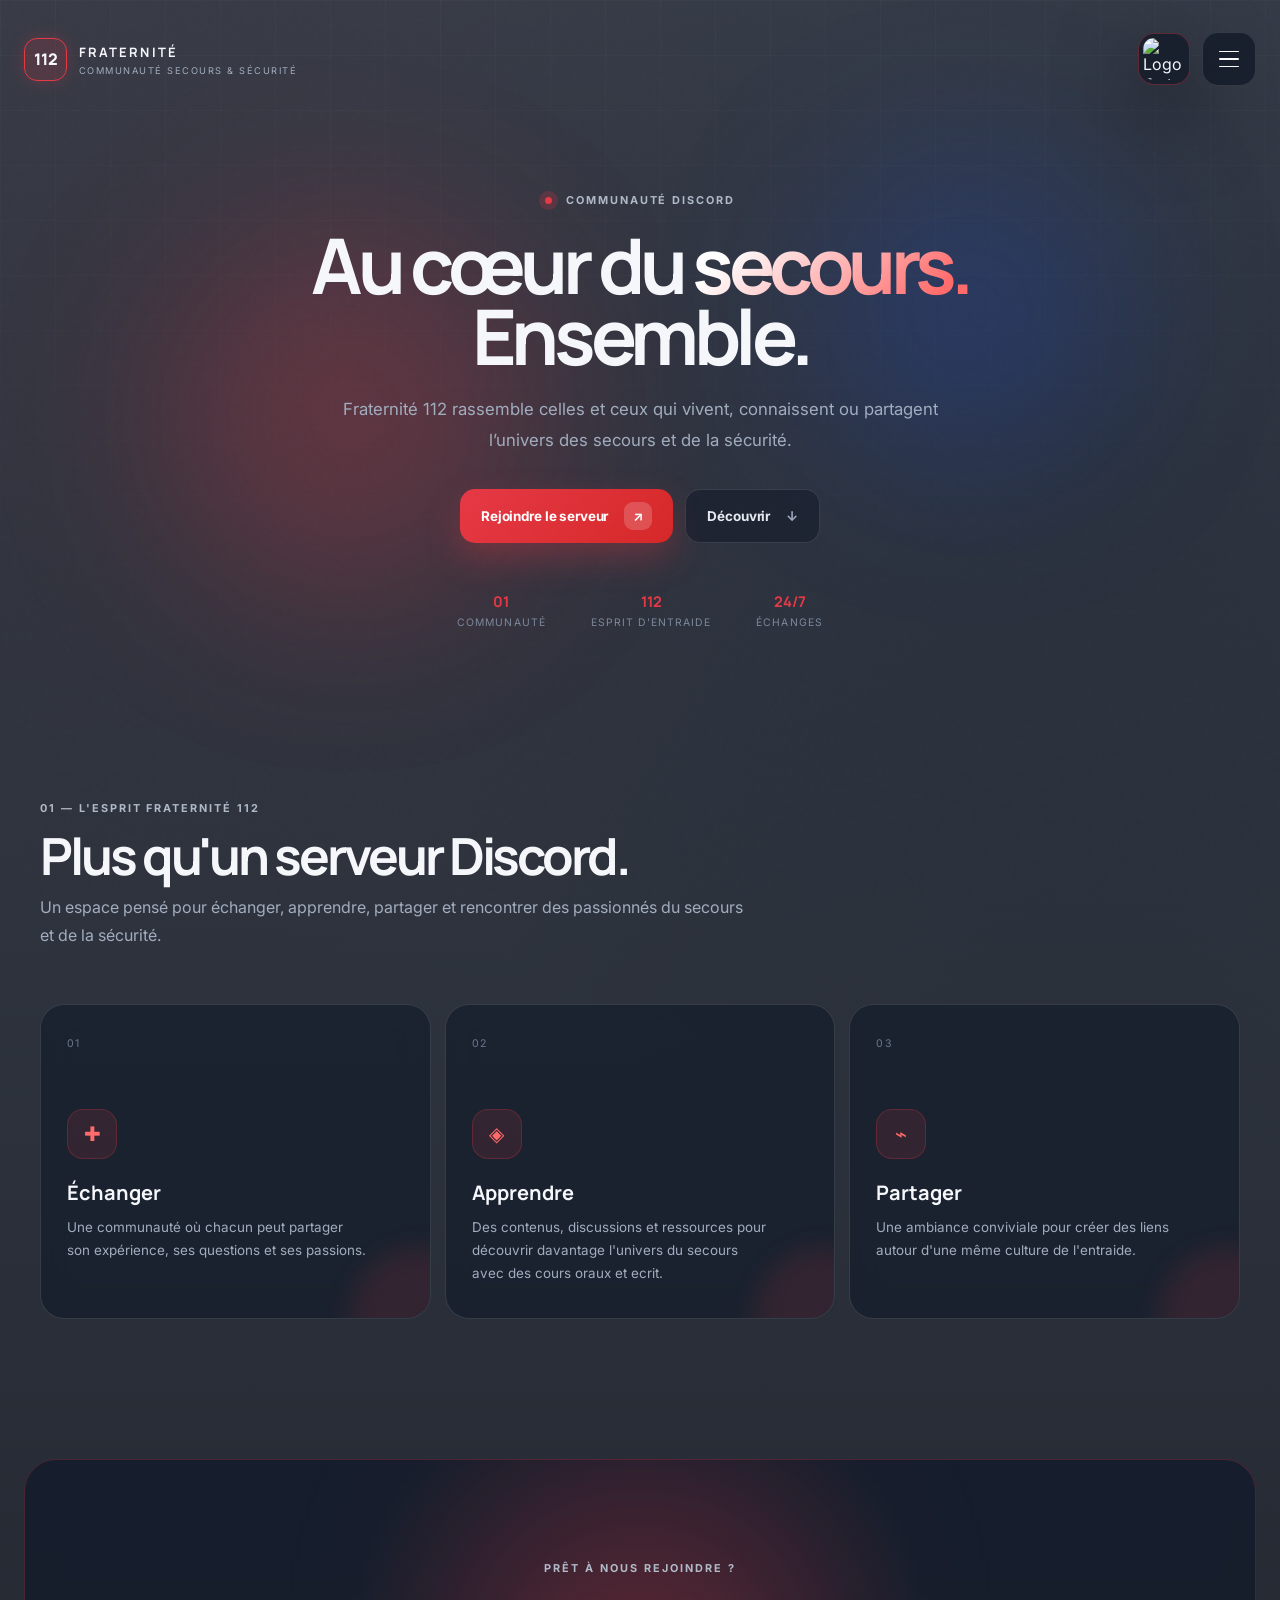
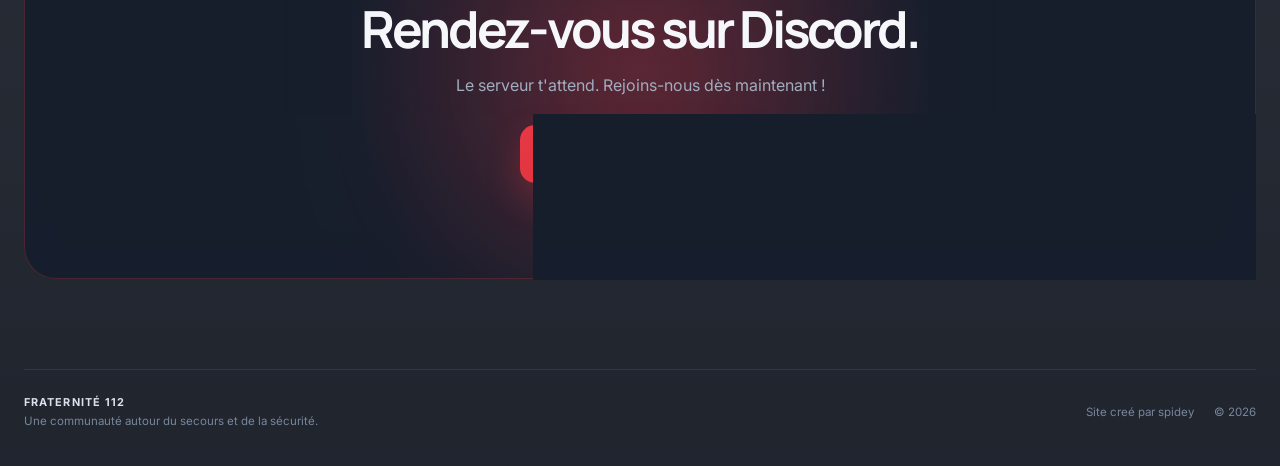
==== index.html @ e4358620 "Fix viewport meta tag in index.html Corrected the viewport meta tag syntax." ====
<!DOCTYPE html>
<html lang="fr">
<head>
  <meta charset="UTF-8">
  <meta name="viewport" content="width=device-width, {<-scale=1.0">
  <meta name="description" content="Fraternité 112 — communauté des acteurs et passionnés du secours et de la sécurité.">
  <meta name="theme-color" content="#131a27">
  <title>Fraternité 112 — Secours & Sécurité</title>
  <link rel="preconnect" href="https://fonts.googleapis.com">
  <link rel="preconnect" href="https://fonts.gstatic.com" crossorigin>
  <link href="https://fonts.googleapis.com/css2?family=Inter:wght@400;500;600;700;800&family=Manrope:wght@500;600;700;800&display=swap" rel="stylesheet">
  <link rel="stylesheet" href="style.css">
</head>
<body>

  <div class="page-noise"></div>

  <header class="topbar">
    <a class="brand" href="#" aria-label="Fraternité 112 - Accueil">
      <span class="brand-mark">112</span>
      <span class="brand-name">
        <strong>FRATERNITÉ</strong>
        <small>COMMUNAUTÉ SECOURS & SÉCURITÉ</small>
      </span>
    </a>

    <div class="header-actions">
      <div class="logo-placeholder" title="Logo Fraternité 112">
        <img src="https://i.ibb.co/W4V5N8sC/IMG-4587.png" alt="Logo Fraternité 112">
      </div>

      <input class="menu-toggle" type="checkbox" id="menu-toggle">
      <label class="menu-button" for="menu-toggle" aria-label="Ouvrir le menu">
        <span></span><span></span><span></span>
      </label>

      <div class="menu-backdrop"></div>

      <aside class="side-menu" aria-label="Navigation principale">
        <div class="menu-head">
          <div>
            <span class="eyebrow">NAVIGATION</span>
            <h2>Fraternité 112</h2>
          </div>
          <label class="menu-close" for="menu-toggle" aria-label="Fermer le menu">×</label>
        </div>

        <nav class="menu-links">
          <a href="index.html" class="active">
            <span class="menu-number">01</span>
            <span><b>Accueil</b><small>Présentation du serveur</small></span>
          </a>
          <a href="#" onclick="return false;">
            <span class="menu-number">02</span>
            <span><b>La communauté</b><small>Bientôt disponible</small></span>
          </a>
          <a href="#" onclick="return false;">
            <span class="menu-number">03</span>
            <span><b>Ressources</b><small>Bientôt disponible</small></span>
          </a>
          <a href="#" onclick="return false;">
            <span class="menu-number">04</span>
            <span><b>Actualités</b><small>Bientôt disponible</small></span>
          </a>
          <a href="#" onclick="return false;">
            <span class="menu-number">05</span>
            <span><b>Contact</b><small>Bientôt disponible</small></span>
          </a>
        </nav>

        <div class="menu-footer">
          <span>112 • TOUJOURS ENSEMBLE</span>
          <span>© 2026 Fraternité 112</span>
        </div>
      </aside>
    </div>
  </header>

  <main>
    <section class="hero">
      <div class="hero-orb hero-orb-one"></div>
      <div class="hero-orb hero-orb-two"></div>

      <div class="hero-copy reveal">
        <span class="eyebrow"><i></i> COMMUNAUTÉ DISCORD</span>
        <h1>
          Au cœur du
          <span>secours.</span>
          <br>Ensemble.
        </h1>
        <p class="hero-text">
          Fraternité 112 rassemble celles et ceux qui vivent, connaissent
          ou partagent l’univers des secours et de la sécurité.
        </p>

        <div class="hero-buttons">
          <a class="btn btn-primary" href="https://discord.gg/F9Q2y4Z5a" target="_blank" rel="noopener">
            <span>Rejoindre le serveur</span>
            <span class="btn-icon">↗</span>
          </a>
          <a class="btn btn-ghost" href="#decouvrir">
            Découvrir
            <span class="arrow">↓</span>
          </a>
        </div>

        <div class="hero-meta">
          <div><strong>01</strong><span>Communauté</span></div>
          <div><strong>112</strong><span>Esprit d'entraide</span></div>
          <div><strong>24/7</strong><span>Échanges</span></div>
        </div>
      </div>
    </section>

    <section class="intro-section" id="decouvrir">
      <div class="section-heading reveal">
        <span class="eyebrow">01 — L'ESPRIT FRATERNITÉ 112</span>
        <h2>Plus qu'un serveur Discord.</h2>
        <p>
          Un espace pensé pour échanger, apprendre, partager et rencontrer
          des passionnés du secours et de la sécurité.
        </p>
      </div>

      <div class="feature-grid">
        <article class="feature-card reveal">
          <span class="feature-index">01</span>
          <div class="feature-icon">✚</div>
          <h3>Échanger</h3>
          <p>Une communauté où chacun peut partager son expérience, ses questions et ses passions.</p>
        </article>

        <article class="feature-card reveal delay-1">
          <span class="feature-index">02</span>
          <div class="feature-icon">◈</div>
          <h3>Apprendre</h3>
          <p>Des contenus, discussions et ressources pour découvrir davantage l'univers du secours avec des cours oraux et ecrit.</p>
        </article>

        <article class="feature-card reveal delay-2">
          <span class="feature-index">03</span>
          <div class="feature-icon">⌁</div>
          <h3>Partager</h3>
          <p>Une ambiance conviviale pour créer des liens autour d'une même culture de l'entraide.</p>
        </article>
      </div>
    </section>

    <section class="cta-section">
      <div class="cta-glow"></div>
      <div class="cta-content">
        <span class="eyebrow">PRÊT À NOUS REJOINDRE ?</span>
        <h2>Rendez-vous sur Discord.</h2>
        <p>Le serveur t'attend. Rejoins-nous dès maintenant !</p>
        <a class="btn btn-primary large" href="https://discord.gg/F9Q2y4Z5a" target="_blank" rel="noopener">
          Rejoindre Fraternité 112
          <span class="btn-icon">↗</span>
        </a>
      </div>
    </section>
  </main>

  <footer class="footer">
    <div>
      <strong>FRATERNITÉ 112</strong>
      <span>Une communauté autour du secours et de la sécurité.</span>
    </div>
    <div class="footer-right">
      <span>Site creé par spidey</span>
      <span>© 2026</span>
    </div>
  </footer>

</body>
</html>
---- style.css ----
:root {
  --bg: #131a27;
  --bg-soft: #1a2334;
  --card: rgba(21, 29, 44, 0.82);
  --border: rgba(255, 255, 255, 0.12);
  --text: #f5f7fb;
  --muted: #a1adbf;
  --accent: #e63946;
  --accent-2: #d62828;
  --shadow: 0 30px 80px rgba(0, 0, 0, 0.55);
}

* {
  box-sizing: border-box;
  margin: 0;
  padding: 0;
}

html {
  scroll-behavior: smooth;
}

body {
  font-family: "Inter", sans-serif;
  color: var(--text);
  background:
    linear-gradient(180deg, rgba(19, 26, 39, 0.84) 0%, rgba(13, 18, 28, 0.92) 100%),
    radial-gradient(circle at 15% 15%, rgba(230, 57, 70, 0.18), transparent 35%),
    radial-gradient(circle at 85% 20%, rgba(30, 60, 110, 0.28), transparent 40%),
    url("https://i.ibb.co/whCgM5wN/FB-IMG-1732656399313-Original.jpg") center/cover no-repeat fixed;
  min-height: 100vh;
  overflow-x: hidden;
}

body::before {
  content: "";
  position: fixed;
  inset: 0;
  pointer-events: none;
  background-image:
    linear-gradient(rgba(255,255,255,.022) 1px, transparent 1px),
    linear-gradient(90deg, rgba(255,255,255,.022) 1px, transparent 1px);
  background-size: 55px 55px;
  mask-image: linear-gradient(to bottom, black, transparent 75%);
}

a {
  color: inherit;
  text-decoration: none;
}

img {
  max-width: 100%;
  display: block;
}

.page-noise {
  position: fixed;
  inset: 0;
  opacity: 0.035;
  pointer-events: none;
  z-index: 100;
  background-image: url("data:image/svg+xml,%3Csvg viewBox='0 0 180 180' xmlns='http://www.w3.org/2000/svg'%3E%3Cfilter id='n'%3E%3CfeTurbulence type='fractalNoise' baseFrequency='.95' numOctaves='3' stitchTiles='stitch'/%3E%3C/filter%3E%3Crect width='100%25' height='100%25' filter='url(%23n)' opacity='.35'/%3E%3C/svg%3E");
}

.topbar {
  width: min(1400px, calc(100% - 48px));
  margin: 22px auto 0;
  min-height: 74px;
  display: flex;
  align-items: center;
  justify-content: space-between;
  position: relative;
  z-index: 20;
}

.brand {
  display: inline-flex;
  align-items: center;
  gap: 12px;
}

.brand-mark {
  width: 43px;
  height: 43px;
  display: grid;
  place-items: center;
  border: 1px solid var(--accent);
  border-radius: 13px;
  font-family: "Manrope", sans-serif;
  font-weight: 800;
  color: var(--text);
  background: rgba(230, 57, 70, 0.15);
  box-shadow: 0 0 15px rgba(230, 57, 70, 0.25);
}

.brand-name {
  display: grid;
  gap: 4px;
}

.brand-name strong {
  font-family: "Manrope", sans-serif;
  letter-spacing: .16em;
  font-size: .81rem;
}

.brand-name small {
  color: var(--muted);
  font-size: .58rem;
  letter-spacing: .16em;
}

.header-actions {
  display: flex;
  align-items: center;
  gap: 12px;
}

.logo-placeholder {
  width: 52px;
  height: 52px;
  border: 1px solid rgba(230, 57, 70, 0.35);
  border-radius: 16px;
  padding: 4px;
  background: rgba(20, 28, 42, 0.85);
  backdrop-filter: blur(8px);
  box-shadow: var(--shadow);
  overflow: hidden;
  transition: transform .35s ease, border-color .35s ease, box-shadow .35s ease;
}

.logo-placeholder:hover {
  transform: translateY(-3px) rotate(1deg);
  border-color: var(--accent);
  box-shadow: 0 0 20px rgba(230, 57, 70, 0.35);
}

.logo-placeholder img {
  width: 100%;
  height: 100%;
  border-radius: 11px;
  object-fit: cover;
}

.menu-toggle {
  display: none;
}

.menu-button {
  width: 54px;
  height: 54px;
  display: flex;
  flex-direction: column;
  justify-content: center;
  gap: 6px;
  align-items: center;
  border: 1px solid var(--border);
  border-radius: 16px;
  background: rgba(20, 28, 42, 0.85);
  backdrop-filter: blur(8px);
  cursor: pointer;
  transition: transform .35s ease, background .35s ease, border-color .35s ease;
}

.menu-button:hover {
  transform: translateY(-3px);
  background: rgba(230, 57, 70, 0.15);
  border-color: rgba(230, 57, 70, 0.4);
}

.menu-button span {
  width: 20px;
  height: 1.5px;
  background: white;
  border-radius: 10px;
  transition: transform .35s ease, opacity .25s ease;
}

.menu-backdrop {
  position: fixed;
  inset: 0;
  background: rgba(10, 14, 22, 0.65);
  backdrop-filter: blur(9px);
  opacity: 0;
  visibility: hidden;
  transition: .45s ease;
}

.side-menu {
  position: fixed;
  top: 16px;
  right: 16px;
  width: min(460px, calc(100vw - 32px));
  min-height: calc(100vh - 32px);
  padding: 28px;
  background: rgba(19, 26, 39, 0.96);
  border: 1px solid rgba(255, 255, 255, 0.14);
  border-radius: 28px;
  box-shadow: 0 35px 90px rgba(0, 0, 0, 0.65);
  transform: translateX(110%);
  opacity: 0;
  transition: transform .55s cubic-bezier(.22,1,.36,1), opacity .35s ease;
  z-index: 50;
  display: flex;
  flex-direction: column;
}

.menu-toggle:checked ~ .menu-backdrop {
  opacity: 1;
  visibility: visible;
}

.menu-toggle:checked ~ .side-menu {
  transform: translateX(0);
  opacity: 1;
}

.menu-toggle:checked + .menu-button span:nth-child(1) {
  transform: translateY(7px) rotate(45deg);
}
.menu-toggle:checked + .menu-button span:nth-child(2) {
  opacity: 0;
}
.menu-toggle:checked + .menu-button span:nth-child(3) {
  transform: translateY(-7px) rotate(-45deg);
}

.menu-head {
  display: flex;
  justify-content: space-between;
  align-items: flex-start;
  padding-bottom: 24px;
  border-bottom: 1px solid var(--border);
}

.menu-head h2 {
  font-family: "Manrope", sans-serif;
  font-size: 1.6rem;
  margin-top: 5px;
}

.menu-close {
  width: 42px;
  height: 42px;
  display: grid;
  place-items: center;
  font-size: 1.7rem;
  cursor: pointer;
  color: var(--muted);
  border: 1px solid var(--border);
  border-radius: 13px;
  transition: .25s ease;
}

.menu-close:hover {
  color: white;
  border-color: var(--accent);
  background: rgba(230, 57, 70, 0.15);
}

.menu-links {
  display: grid;
  gap: 8px;
  margin: 30px 0;
}

.menu-links a {
  display: grid;
  grid-template-columns: 42px 1fr;
  gap: 13px;
  padding: 16px;
  border-radius: 16px;
  transition: .3s ease;
  border: 1px solid transparent;
}

.menu-links a:hover,
.menu-links a.active {
  background: rgba(255, 255, 255, 0.06);
  border-color: rgba(230, 57, 70, 0.3);
  transform: translateX(4px);
}

.menu-links a.active .menu-number {
  color: var(--accent);
  font-weight: bold;
}

.menu-number {
  color: #728198;
  font-size: .72rem;
  padding-top: 3px;
}

.menu-links b {
  display: block;
  font-family: "Manrope", sans-serif;
  font-size: .96rem;
  margin-bottom: 4px;
}

.menu-links small {
  color: var(--muted);
  font-size: .72rem;
}

.menu-footer {
  margin-top: auto;
  padding-top: 18px;
  border-top: 1px solid var(--border);
  color: #728198;
  display: flex;
  justify-content: space-between;
  gap: 12px;
  font-size: .61rem;
  letter-spacing: .11em;
}

.hero {
  width: min(1200px, calc(100% - 48px));
  min-height: calc(85vh - 115px);
  margin: 0 auto;
  display: flex;
  flex-direction: column;
  justify-content: center;
  align-items: center;
  text-align: center;
  position: relative;
  padding: 80px 0 100px;
}

.hero-orb {
  position: absolute;
  border-radius: 999px;
  filter: blur(90px);
  pointer-events: none;
  opacity: .25;
}

.hero-orb-one {
  width: 380px;
  height: 380px;
  left: 10%;
  top: 20%;
  background: var(--accent);
}

.hero-orb-two {
  width: 300px;
  height: 300px;
  right: 10%;
  top: 10%;
  background: #1d4ed8;
}

.hero-copy {
  display: flex;
  flex-direction: column;
  align-items: center;
  max-width: 850px;
}

.eyebrow {
  font-size: .68rem;
  letter-spacing: .18em;
  color: #b0bac9;
  font-weight: 700;
}

.eyebrow i {
  width: 7px;
  height: 7px;
  display: inline-block;
  border-radius: 50%;
  background: var(--accent);
  box-shadow: 0 0 0 6px rgba(230, 57, 70, 0.2);
  margin-right: 9px;
}

.hero h1 {
  font-family: "Manrope", sans-serif;
  font-size: clamp(3.4rem, 6vw, 6.7rem);
  line-height: .92;
  letter-spacing: -.07em;
  margin: 23px 0;
}

.hero h1 span {
  background: linear-gradient(135deg, #ffffff 20%, #ff6b6b 86%);
  -webkit-background-clip: text;
  background-clip: text;
  color: transparent;
}

.hero-text {
  max-width: 610px;
  color: var(--muted);
  font-size: 1.05rem;
  line-height: 1.8;
}

.hero-buttons {
  display: flex;
  align-items: center;
  justify-content: center;
  gap: 12px;
  margin-top: 34px;
  flex-wrap: wrap;
}

.btn {
  min-height: 54px;
  padding: 0 21px;
  border-radius: 15px;
  display: inline-flex;
  align-items: center;
  justify-content: center;
  gap: 16px;
  font-size: .84rem;
  font-weight: 700;
  letter-spacing: -.01em;
  transition: transform .35s ease, box-shadow .35s ease, background .35s ease;
}

.btn-primary {
  color: white;
  background: linear-gradient(135deg, var(--accent), var(--accent-2));
  box-shadow: 0 15px 35px rgba(230, 57, 70, 0.3);
}

.btn-primary:hover {
  transform: translateY(-4px);
  box-shadow: 0 22px 45px rgba(230, 57, 70, 0.45);
}

.btn-ghost {
  border: 1px solid var(--border);
  color: #e7eaf0;
  background: rgba(20, 28, 42, 0.6);
  backdrop-filter: blur(8px);
}

.btn-ghost:hover {
  transform: translateY(-4px);
  background: rgba(255, 255, 255, 0.09);
  border-color: rgba(230, 57, 70, 0.3);
}

.btn-icon {
  width: 28px;
  height: 28px;
  display: grid;
  place-items: center;
  border-radius: 9px;
  background: rgba(255, 255, 255, 0.18);
}

.arrow {
  color: var(--muted);
}

.hero-meta {
  margin-top: 48px;
  display: flex;
  justify-content: center;
  gap: 45px;
  flex-wrap: wrap;
}

.hero-meta div {
  display: grid;
  gap: 5px;
}

.hero-meta strong {
  font-family: "Manrope", sans-serif;
  font-size: .92rem;
  color: var(--accent);
}

.hero-meta span {
  color: #7b889b;
  font-size: .65rem;
  letter-spacing: .10em;
  text-transform: uppercase;
}

.intro-section {
  width: min(1200px, calc(100% - 48px));
  margin: 50px auto 140px;
}

.section-heading {
  max-width: 720px;
}

.section-heading h2 {
  margin: 14px 0 12px;
  font-family: "Manrope", sans-serif;
  font-size: clamp(2.2rem, 4vw, 4rem);
  line-height: 1;
  letter-spacing: -.06em;
}

.section-heading p {
  color: var(--muted);
  line-height: 1.75;
}

.feature-grid {
  margin-top: 55px;
  display: grid;
  grid-template-columns: repeat(3, 1fr);
  gap: 14px;
}

.feature-card {
  min-height: 315px;
  position: relative;
  padding: 26px;
  border: 1px solid var(--border);
  border-radius: 24px;
  background: rgba(21, 29, 44, 0.7);
  backdrop-filter: blur(12px);
  overflow: hidden;
  transition: transform .4s ease, border-color .4s ease, background .4s ease;
}

.feature-card::after {
  content: "";
  width: 140px;
  height: 140px;
  position: absolute;
  right: -60px;
  bottom: -70px;
  border-radius: 50%;
  background: rgba(230, 57, 70, 0.12);
  filter: blur(12px);
}

.feature-card:hover {
  transform: translateY(-8px);
  border-color: rgba(230, 57, 70, 0.35);
  background: rgba(26, 36, 54, 0.82);
}

.feature-index {
  color: #6a798f;
  font-size: .66rem;
  letter-spacing: .14em;
}

.feature-icon {
  width: 50px;
  height: 50px;
  display: grid;
  place-items: center;
  margin: 58px 0 20px;
  border-radius: 16px;
  font-size: 1.25rem;
  background: rgba(230, 57, 70, 0.12);
  color: #ff6b6b;
  border: 1px solid rgba(230, 57, 70, 0.25);
}

.feature-card h3 {
  font-family: "Manrope", sans-serif;
  font-size: 1.25rem;
  margin-bottom: 10px;
}

.feature-card p {
  color: var(--muted);
  font-size: .84rem;
  line-height: 1.7;
  max-width: 300px;
}

.cta-section {
  width: min(1400px, calc(100% - 48px));
  margin: 0 auto 90px;
  min-height: 420px;
  border: 1px solid rgba(230, 57, 70, 0.25);
  border-radius: 32px;
  position: relative;
  overflow: hidden;
  display: grid;
  place-items: center;
  text-align: center;
  background:
    radial-gradient(circle at center, rgba(230, 57, 70, 0.22), transparent 45%),
    rgba(21, 29, 44, 0.85);
  backdrop-filter: blur(12px);
}

.cta-glow {
  position: absolute;
  width: 300px;
  height: 300px;
  background: var(--accent);
  filter: blur(110px);
  opacity: .2;
}

.cta-content {
  position: relative;
  z-index: 2;
  padding: 40px 20px;
}

.cta-content h2 {
  margin: 17px 0 12px;
  font-family: "Manrope", sans-serif;
  font-size: clamp(2.3rem, 4vw, 4.2rem);
  letter-spacing: -.06em;
}

.cta-content p {
  color: var(--muted);
  margin-bottom: 30px;
}

.btn.large {
  min-height: 58px;
  padding-inline: 24px;
}

.footer {
  width: min(1400px, calc(100% - 48px));
  margin: 0 auto;
  padding: 25px 0 38px;
  display: flex;
  justify-content: space-between;
  gap: 20px;
  color: #77869c;
  font-size: .72rem;
  border-top: 1px solid rgba(255, 255, 255, 0.08);
}

.footer div:first-child {
  display: grid;
  gap: 5px;
}

.footer strong {
  color: #dbe2ed;
  letter-spacing: .10em;
  font-size: .68rem;
}

.footer-right {
  display: flex;
  gap: 20px;
  align-items: center;
}

.reveal {
  animation: revealUp .85s cubic-bezier(.22,1,.36,1) both;
}

.delay-1 { animation-delay: .12s; }
.delay-2 { animation-delay: .24s; }

@keyframes revealUp {
  from {
    opacity: 0;
    transform: translateY(22px);
  }
  to {
    opacity: 1;
    transform: translateY(0);
  }
}

@media (max-width: 1050px) {
  .hero {
    padding-top: 50px;
  }

  .feature-grid {
    grid-template-columns: 1fr;
  }

  .feature-card {
    min-height: 250px;
  }

  .feature-icon {
    margin-top: 35px;
  }
}

@media (max-width: 650px) {
  .topbar,
  .hero,
  .intro-section,
  .cta-section,
  .footer {
    width: min(100% - 28px, 1400px);
  }

  .topbar {
    margin-top: 14px;
  }

  .brand-name small {
    display: none;
  }

  .brand-name strong {
    font-size: .7rem;
  }

  .logo-placeholder,
  .menu-button {
    width: 48px;
    height: 48px;
    border-radius: 14px;
  }

  .hero {
    min-height: auto;
    padding: 60px 0 70px;
  }

  .hero h1 {
    font-size: clamp(2.8rem, 14vw, 4.5rem);
  }

  .hero-text {
    font-size: .92rem;
  }

  .hero-buttons {
    align-items: stretch;
    flex-direction: column;
    width: 100%;
  }

  .btn {
    width: 100%;
  }

  .hero-meta {
    gap: 20px;
    justify-content: space-between;
    width: 100%;
  }

  .intro-section {
    margin-bottom: 90px;
  }

  .feature-card {
    min-height: 230px;
  }

  .cta-section {
    min-height: 360px;
    border-radius: 24px;
  }

  .footer {
    flex-direction: column;
  }

  .footer-right {
    justify-content: space-between;
  }

  .side-menu {
    top: 8px;
    right: 8px;
    width: calc(100vw - 16px);
    min-height: calc(100vh - 16px);
    border-radius: 24px;
    padding: 22px;
  }
}

@media (prefers-reduced-motion: reduce) {
  html {
    scroll-behavior: auto;
  }

  *,
  *::before,
  *::after {
    animation-duration: .01ms !important;
    transition-duration: .01ms !important;
  }
}
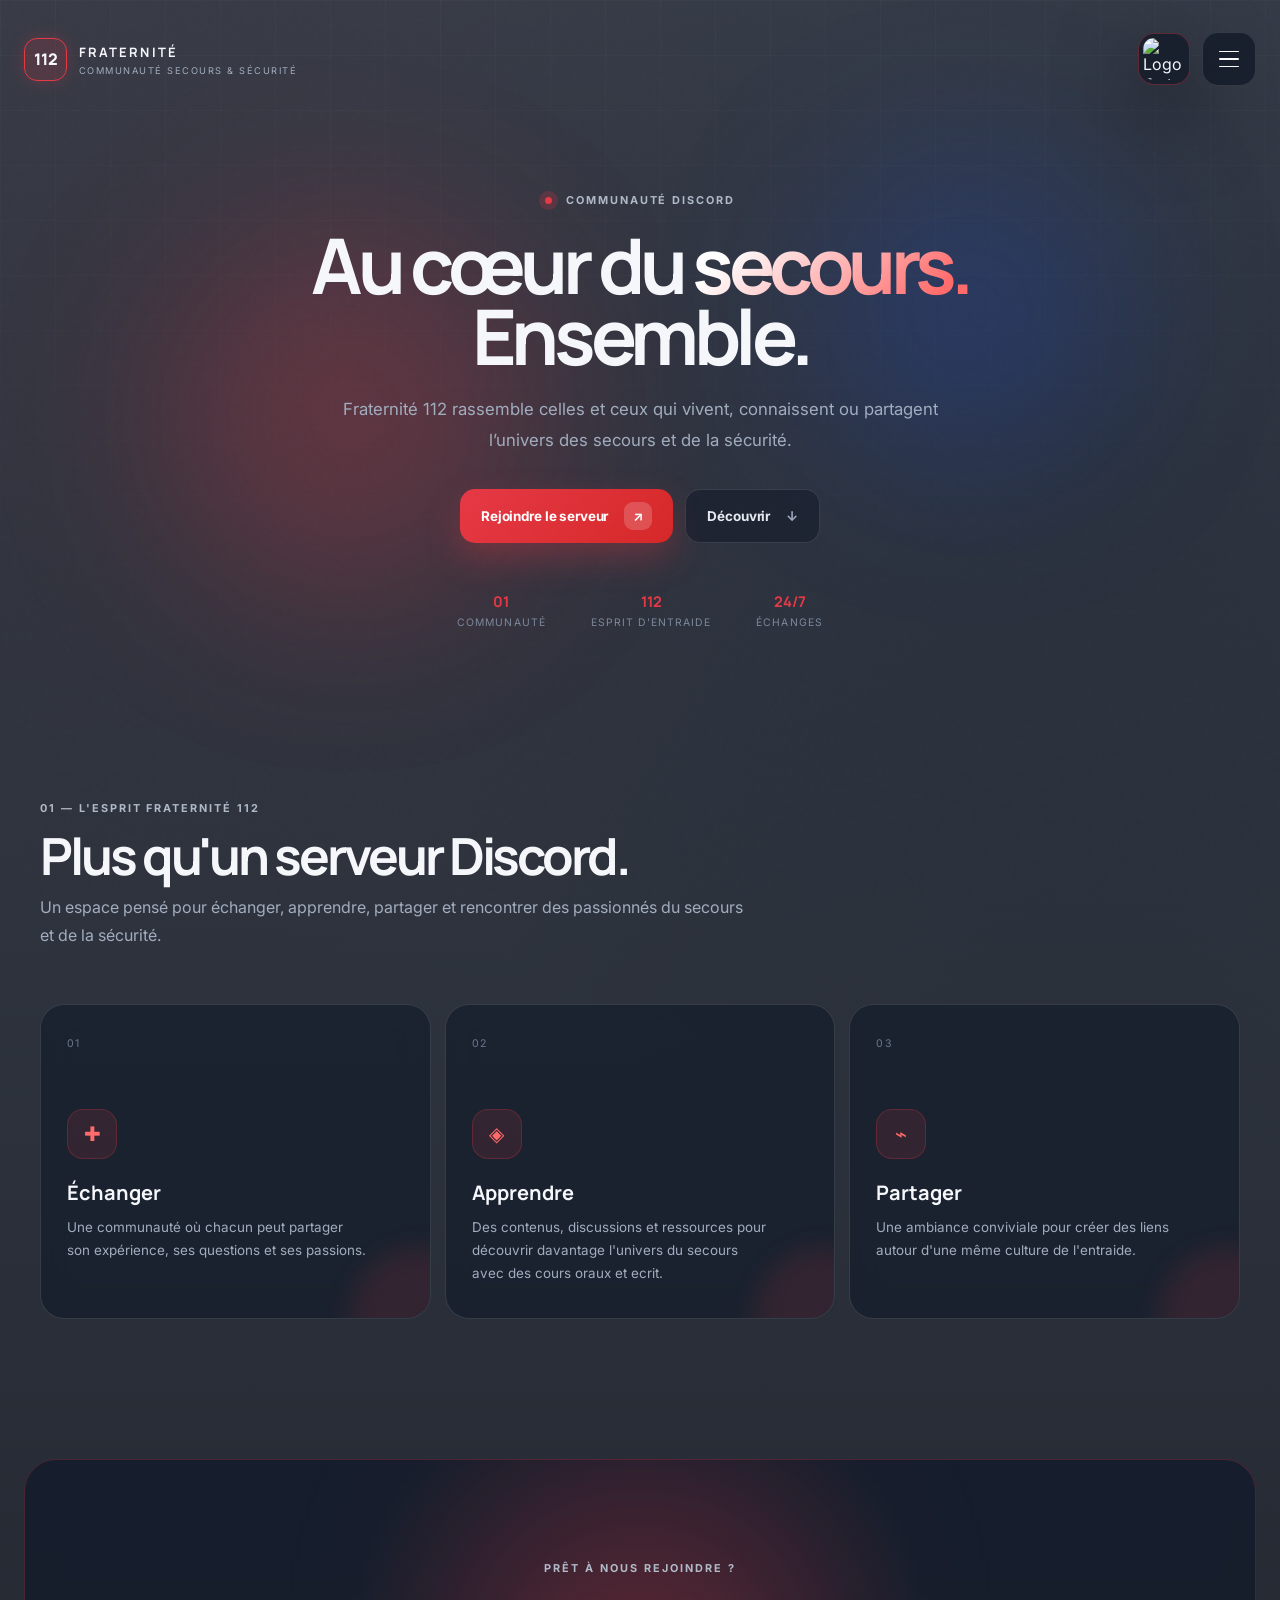
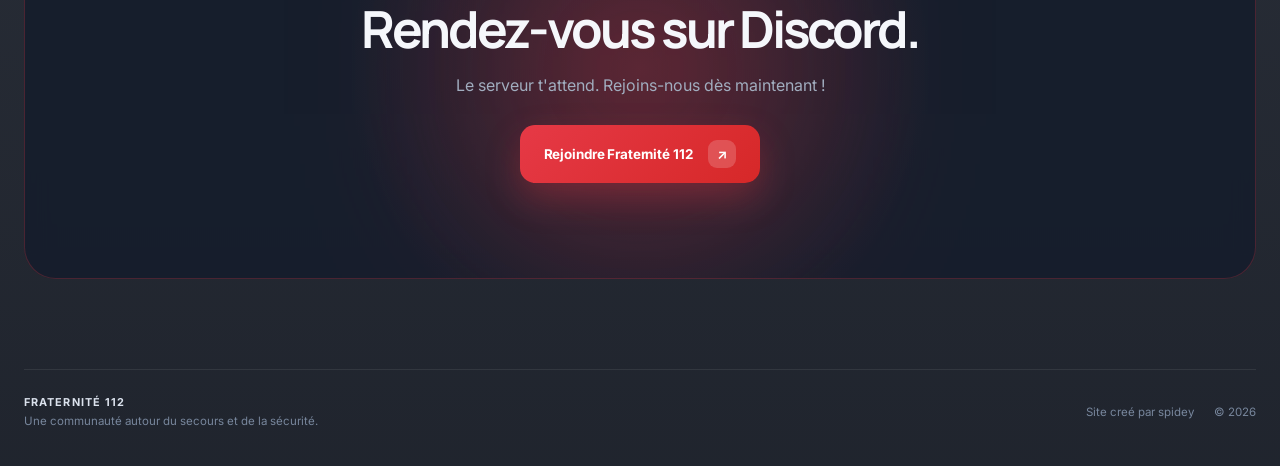
==== commit 176d47e5: "Fix viewport meta tag and update Discord links Corrected the viewport meta tag and updated Discord l" ====
--- a/index.html
+++ b/index.html
@@ -2,7 +2,8 @@
 <html lang="fr">
 <head>
   <meta charset="UTF-8">
-  <meta name="viewport" content="width=device-width, {<-scale=1.0">
+  <!-- J'ai corrigé l'erreur sur la ligne ci-dessous (initial-scale au lieu de {<-scale) -->
+  <meta name="viewport" content="width=device-width, initial-scale=1.0">
   <meta name="description" content="Fraternité 112 — communauté des acteurs et passionnés du secours et de la sécurité.">
   <meta name="theme-color" content="#131a27">
   <title>Fraternité 112 — Secours & Sécurité</title>
@@ -94,7 +95,7 @@
         </p>
 
         <div class="hero-buttons">
-          <a class="btn btn-primary" href="https://discord.gg/F9Q2y4Z5a" target="_blank" rel="noopener">
+          <a class="btn btn-primary" href="https://discord.gg/KhWHscX4Bn" target="_blank" rel="noopener">
             <span>Rejoindre le serveur</span>
             <span class="btn-icon">↗</span>
           </a>
@@ -152,7 +153,7 @@
         <span class="eyebrow">PRÊT À NOUS REJOINDRE ?</span>
         <h2>Rendez-vous sur Discord.</h2>
         <p>Le serveur t'attend. Rejoins-nous dès maintenant !</p>
-        <a class="btn btn-primary large" href="https://discord.gg/F9Q2y4Z5a" target="_blank" rel="noopener">
+        <a class="btn btn-primary large" href="https://discord.gg/KhWHscX4Bn" target="_blank" rel="noopener">
           Rejoindre Fraternité 112
           <span class="btn-icon">↗</span>
         </a>
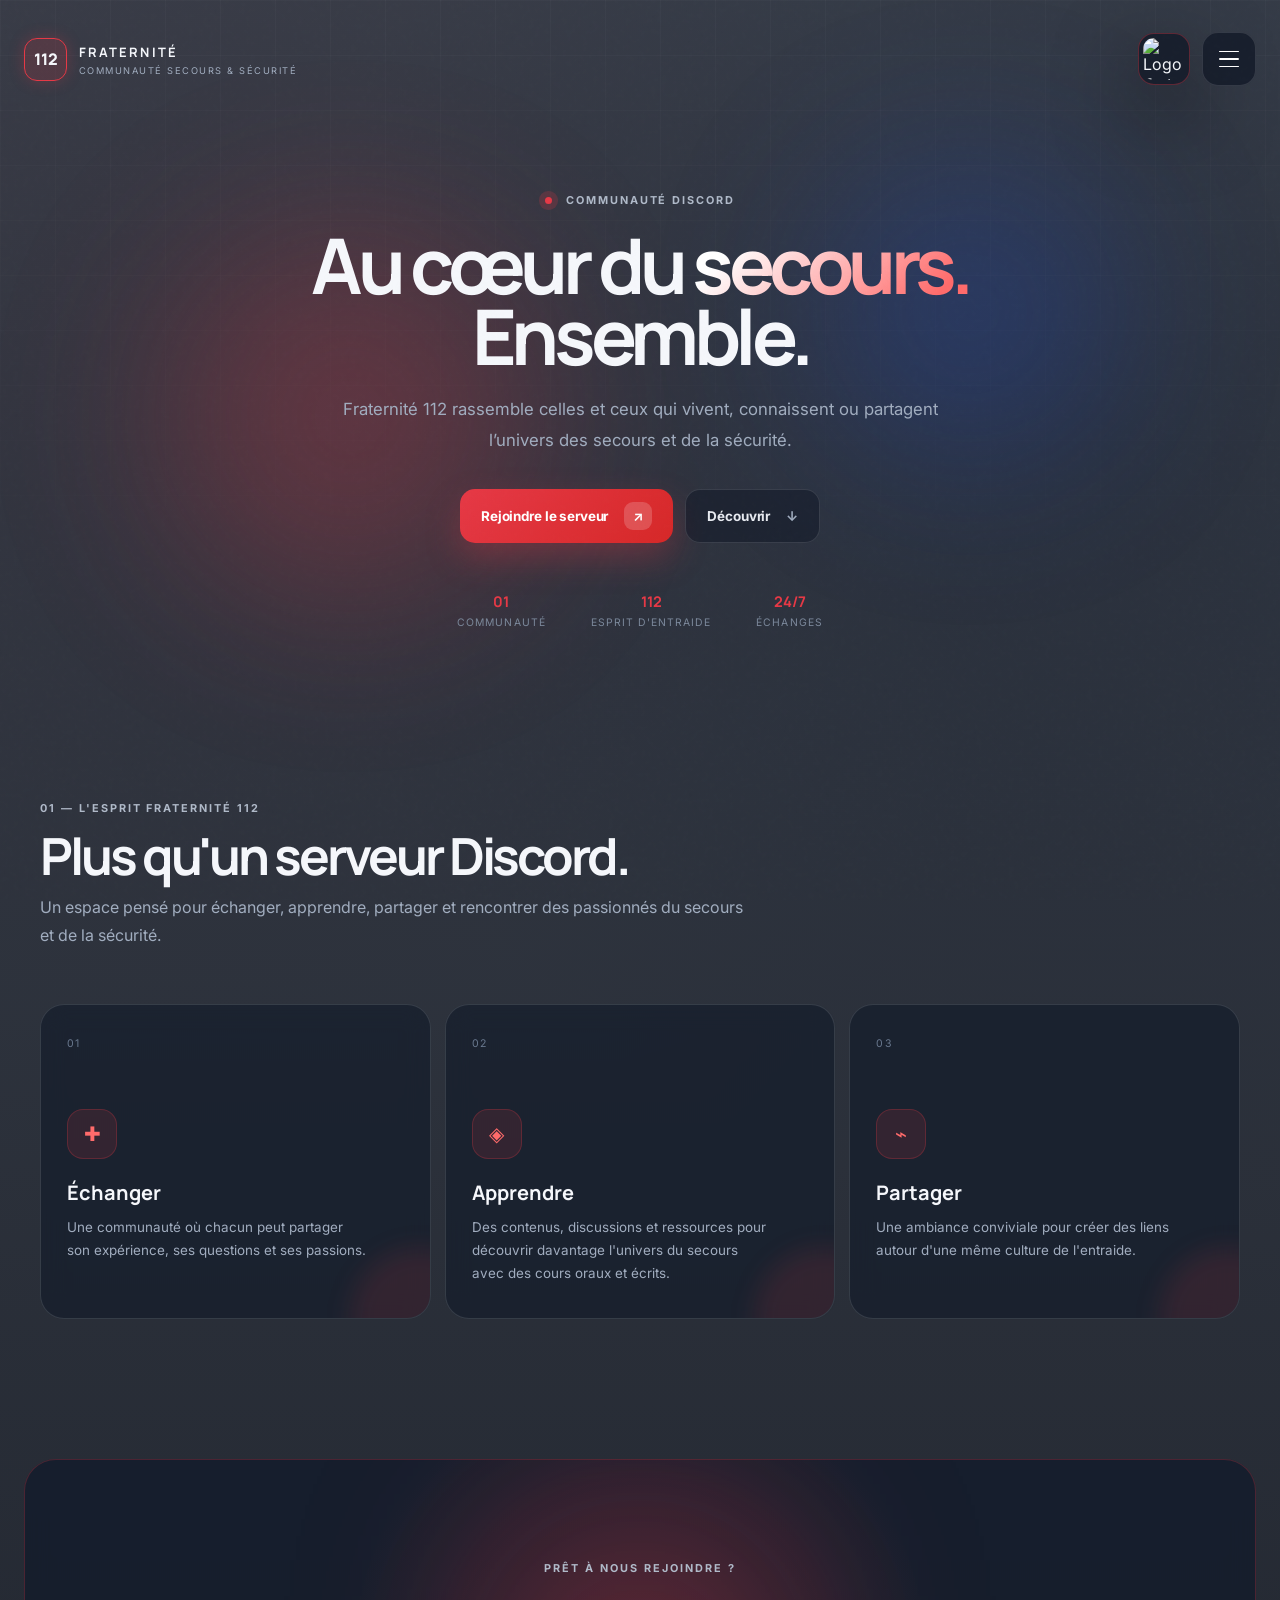
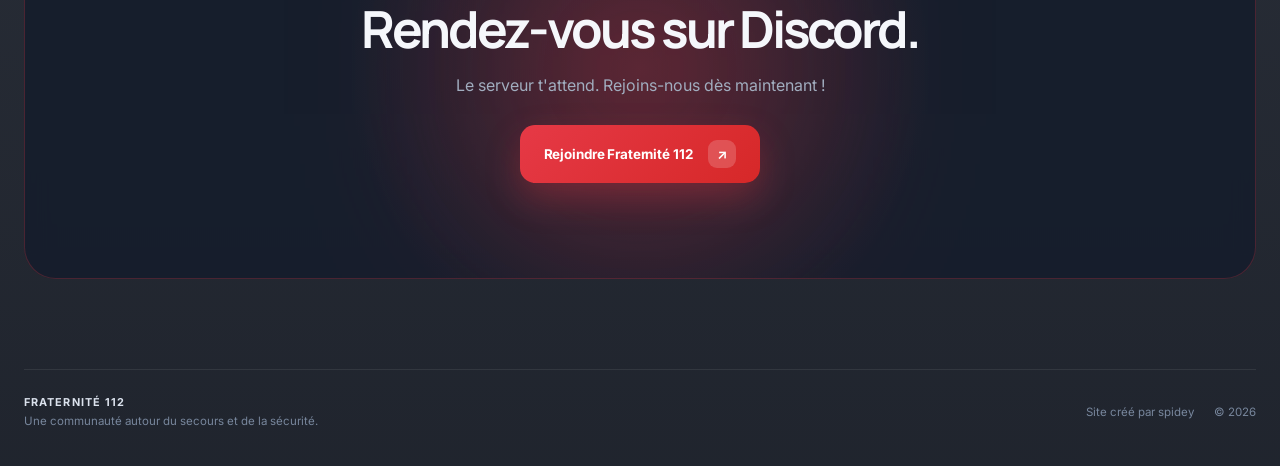
==== commit 0eaf28c3: "Fix viewport settings and update navigation structure Updated viewport meta tag for better scaling a" ====
--- a/index.html
+++ b/index.html
@@ -2,8 +2,7 @@
 <html lang="fr">
 <head>
   <meta charset="UTF-8">
-  <!-- J'ai corrigé l'erreur sur la ligne ci-dessous (initial-scale au lieu de {<-scale) -->
-  <meta name="viewport" content="width=device-width, initial-scale=1.0">
+  <meta name="viewport" content="width=device-width, initial-scale=1.0, maximum-scale=1.0, user-scalable=no">
   <meta name="description" content="Fraternité 112 — communauté des acteurs et passionnés du secours et de la sécurité.">
   <meta name="theme-color" content="#131a27">
   <title>Fraternité 112 — Secours & Sécurité</title>
@@ -16,67 +15,71 @@
 
   <div class="page-noise"></div>
 
-  <header class="topbar">
-    <a class="brand" href="#" aria-label="Fraternité 112 - Accueil">
-      <span class="brand-mark">112</span>
-      <span class="brand-name">
-        <strong>FRATERNITÉ</strong>
-        <small>COMMUNAUTÉ SECOURS & SÉCURITÉ</small>
-      </span>
-    </a>
+  <!-- LA NAVBAR TOUJOURS VISIBLE -->
+  <header class="topbar-wrapper">
+    <div class="topbar">
+      <a class="brand" href="#" aria-label="Fraternité 112 - Accueil">
+        <span class="brand-mark">112</span>
+        <span class="brand-name">
+          <strong>FRATERNITÉ</strong>
+          <small>COMMUNAUTÉ SECOURS & SÉCURITÉ</small>
+        </span>
+      </a>
 
-    <div class="header-actions">
-      <div class="logo-placeholder" title="Logo Fraternité 112">
-        <img src="https://i.ibb.co/W4V5N8sC/IMG-4587.png" alt="Logo Fraternité 112">
-      </div>
-
-      <input class="menu-toggle" type="checkbox" id="menu-toggle">
-      <label class="menu-button" for="menu-toggle" aria-label="Ouvrir le menu">
-        <span></span><span></span><span></span>
-      </label>
-
-      <div class="menu-backdrop"></div>
-
-      <aside class="side-menu" aria-label="Navigation principale">
-        <div class="menu-head">
-          <div>
-            <span class="eyebrow">NAVIGATION</span>
-            <h2>Fraternité 112</h2>
-          </div>
-          <label class="menu-close" for="menu-toggle" aria-label="Fermer le menu">×</label>
+      <div class="header-actions">
+        <div class="logo-placeholder" title="Logo Fraternité 112">
+          <img src="https://i.ibb.co/W4V5N8sC/IMG-4587.png" alt="Logo Fraternité 112">
         </div>
 
-        <nav class="menu-links">
-          <a href="index.html" class="active">
-            <span class="menu-number">01</span>
-            <span><b>Accueil</b><small>Présentation du serveur</small></span>
-          </a>
-          <a href="#" onclick="return false;">
-            <span class="menu-number">02</span>
-            <span><b>La communauté</b><small>Bientôt disponible</small></span>
-          </a>
-          <a href="#" onclick="return false;">
-            <span class="menu-number">03</span>
-            <span><b>Ressources</b><small>Bientôt disponible</small></span>
-          </a>
-          <a href="#" onclick="return false;">
-            <span class="menu-number">04</span>
-            <span><b>Actualités</b><small>Bientôt disponible</small></span>
-          </a>
-          <a href="#" onclick="return false;">
-            <span class="menu-number">05</span>
-            <span><b>Contact</b><small>Bientôt disponible</small></span>
-          </a>
-        </nav>
+        <input class="menu-toggle" type="checkbox" id="menu-toggle">
+        <label class="menu-button" for="menu-toggle" aria-label="Ouvrir le menu">
+          <span></span><span></span><span></span>
+        </label>
 
-        <div class="menu-footer">
-          <span>112 • TOUJOURS ENSEMBLE</span>
-          <span>© 2026 Fraternité 112</span>
-        </div>
-      </aside>
+        <div class="menu-backdrop"></div>
+
+        <aside class="side-menu" aria-label="Navigation principale">
+          <div class="menu-head">
+            <div>
+              <span class="eyebrow">NAVIGATION</span>
+              <h2>Fraternité 112</h2>
+            </div>
+            <label class="menu-close" for="menu-toggle" aria-label="Fermer le menu">×</label>
+          </div>
+
+          <nav class="menu-links">
+            <a href="index.html" class="active">
+              <span class="menu-number">01</span>
+              <span><b>Accueil</b><small>Présentation du serveur</small></span>
+            </a>
+            <a href="bientot.html">
+              <span class="menu-number">02</span>
+              <span><b>La communauté</b><small>Bientôt disponible</small></span>
+            </a>
+            <a href="bientot.html">
+              <span class="menu-number">03</span>
+              <span><b>Ressources</b><small>Bientôt disponible</small></span>
+            </a>
+            <a href="bientot.html">
+              <span class="menu-number">04</span>
+              <span><b>Actualités</b><small>Bientôt disponible</small></span>
+            </a>
+            <a href="bientot.html">
+              <span class="menu-number">05</span>
+              <span><b>Contact</b><small>Bientôt disponible</small></span>
+            </a>
+          </nav>
+
+          <div class="menu-footer">
+            <span>112 • TOUJOURS ENSEMBLE</span>
+            <span>© 2026 Fraternité 112</span>
+          </div>
+        </aside>
+      </div>
     </div>
   </header>
 
+  <!-- CONTENU PRINCIPAL -->
   <main>
     <section class="hero">
       <div class="hero-orb hero-orb-one"></div>
@@ -135,7 +138,7 @@
           <span class="feature-index">02</span>
           <div class="feature-icon">◈</div>
           <h3>Apprendre</h3>
-          <p>Des contenus, discussions et ressources pour découvrir davantage l'univers du secours avec des cours oraux et ecrit.</p>
+          <p>Des contenus, discussions et ressources pour découvrir davantage l'univers du secours avec des cours oraux et écrits.</p>
         </article>
 
         <article class="feature-card reveal delay-2">
@@ -167,7 +170,7 @@
       <span>Une communauté autour du secours et de la sécurité.</span>
     </div>
     <div class="footer-right">
-      <span>Site creé par spidey</span>
+      <span>Site créé par spidey</span>
       <span>© 2026</span>
     </div>
   </footer>
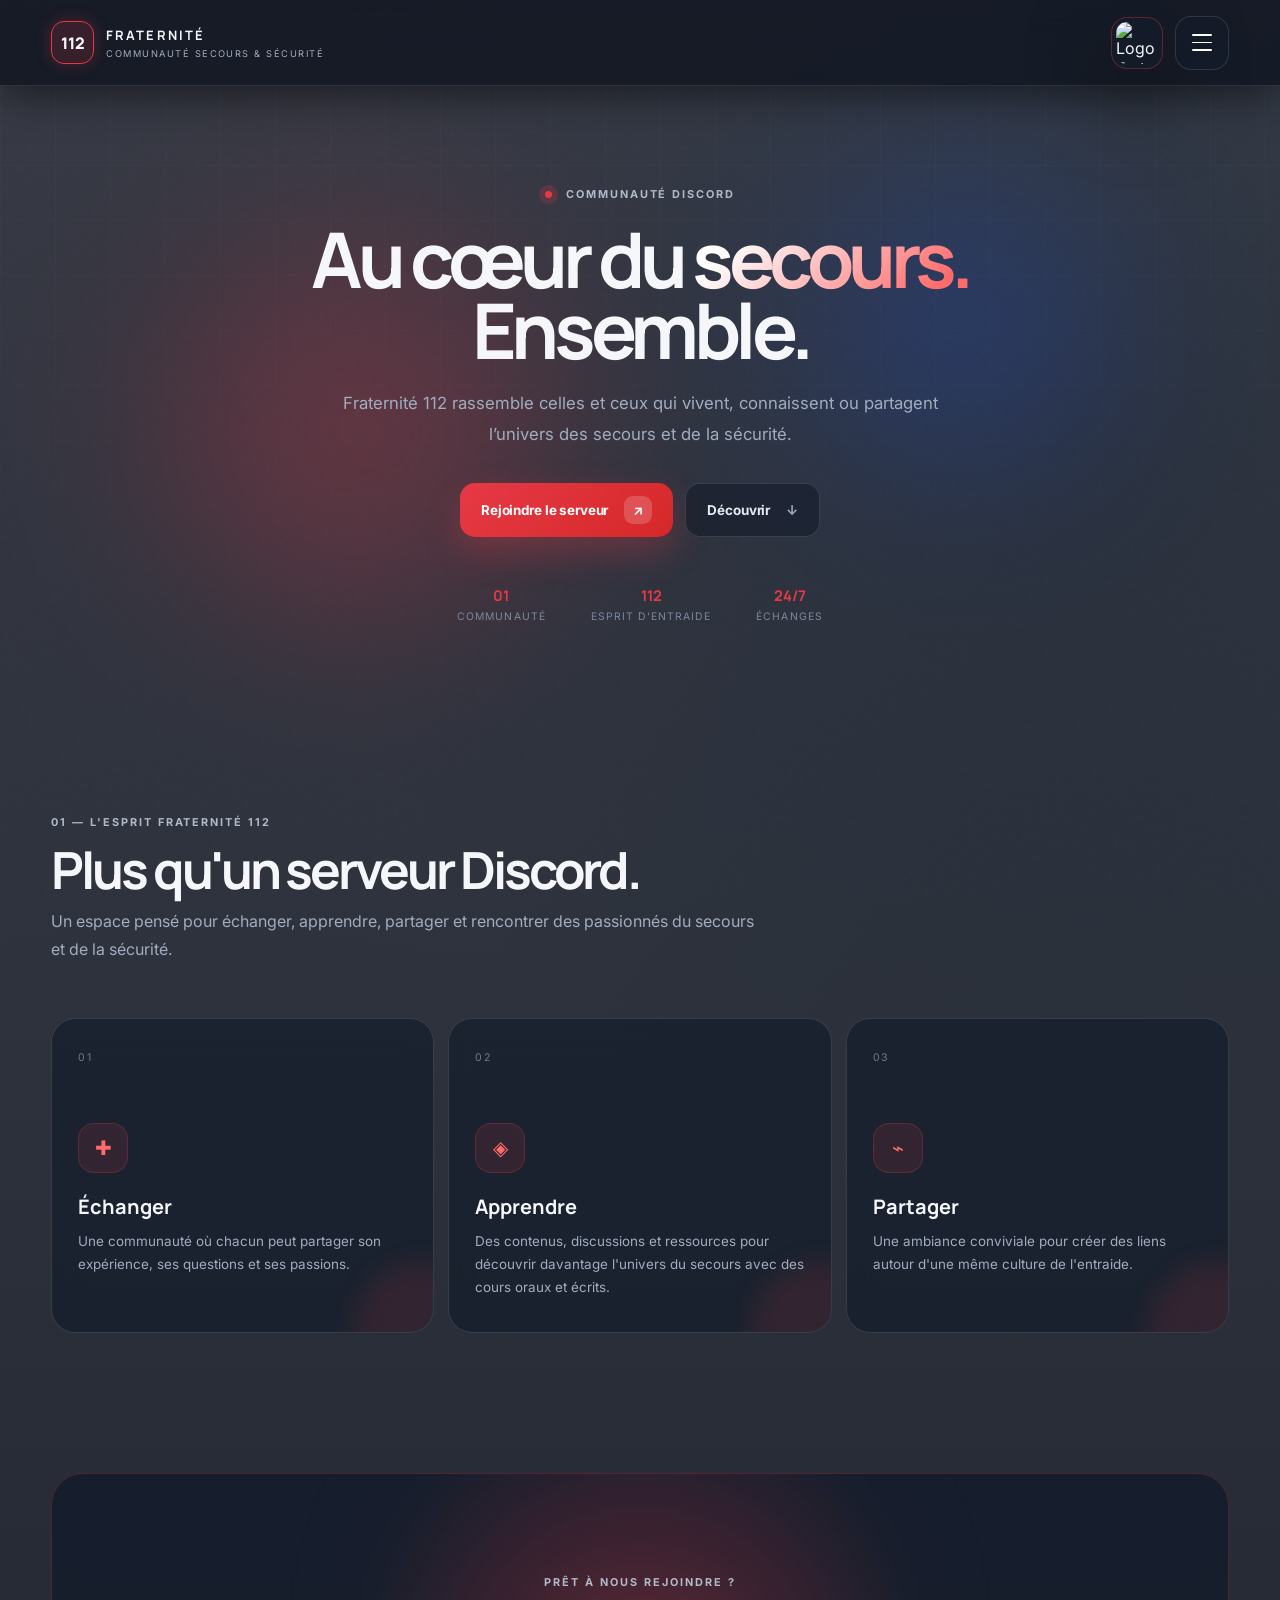
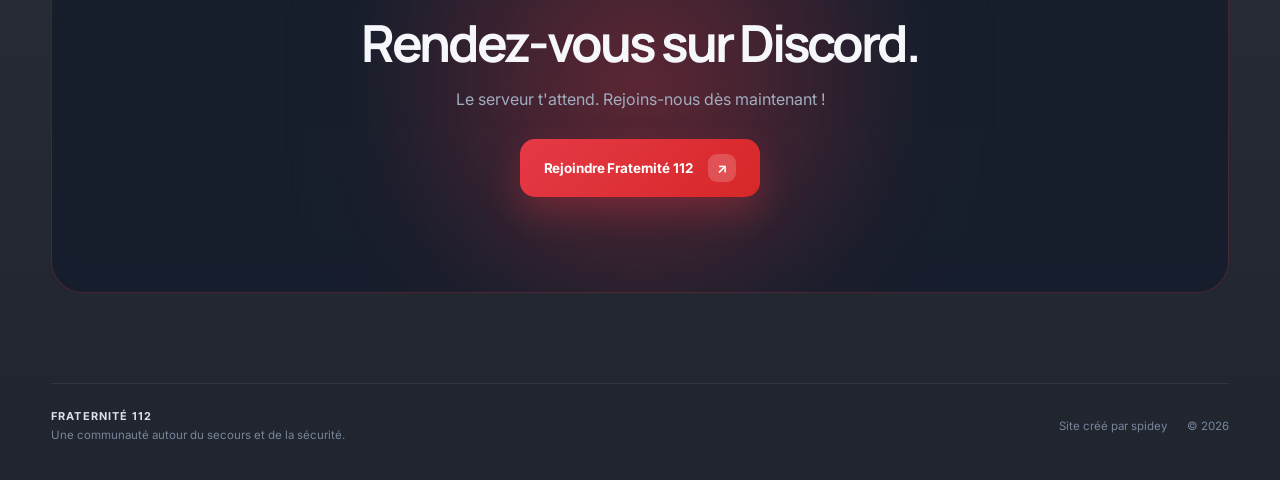
==== commit 7a04ed1b: "Refactor HTML structure and comments Updated navbar comment and added background layers for improved" ====
--- a/index.html
+++ b/index.html
@@ -13,9 +13,12 @@
 </head>
 <body>
 
+  <!-- Calques de fond (Séparés pour éviter les lags de scroll) -->
+  <div class="bg-layer"></div>
+  <div class="page-grid"></div>
   <div class="page-noise"></div>
 
-  <!-- LA NAVBAR TOUJOURS VISIBLE -->
+  <!-- NAVBAR TRANSPARENTE -->
   <header class="topbar-wrapper">
     <div class="topbar">
       <a class="brand" href="#" aria-label="Fraternité 112 - Accueil">
@@ -36,6 +39,7 @@
           <span></span><span></span><span></span>
         </label>
 
+        <!-- Menu Backdrop AVEC le beau flou, mais accéléré 3D -->
         <div class="menu-backdrop"></div>
 
         <aside class="side-menu" aria-label="Navigation principale">
@@ -150,7 +154,7 @@
       </div>
     </section>
 
-    <section class="cta-section">
+    <section class="cta-section reveal">
       <div class="cta-glow"></div>
       <div class="cta-content">
         <span class="eyebrow">PRÊT À NOUS REJOINDRE ?</span>
--- a/style.css
+++ b/style.css
@@ -16,6 +16,13 @@
   padding: 0;
 }
 
+/* CORRECTION DU BUG DE SCROLL HORIZONTAL */
+html, body {
+  width: 100%;
+  max-width: 100vw;
+  overflow-x: hidden;
+}
+
 html {
   scroll-behavior: smooth;
 }
@@ -29,7 +36,6 @@
     radial-gradient(circle at 85% 20%, rgba(30, 60, 110, 0.28), transparent 40%),
     url("https://i.ibb.co/whCgM5wN/FB-IMG-1732656399313-Original.jpg") center/cover no-repeat fixed;
   min-height: 100vh;
-  overflow-x: hidden;
 }
 
 body::before {
@@ -63,15 +69,49 @@
   background-image: url("data:image/svg+xml,%3Csvg viewBox='0 0 180 180' xmlns='http://www.w3.org/2000/svg'%3E%3Cfilter id='n'%3E%3CfeTurbulence type='fractalNoise' baseFrequency='.95' numOctaves='3' stitchTiles='stitch'/%3E%3C/filter%3E%3Crect width='100%25' height='100%25' filter='url(%23n)' opacity='.35'/%3E%3C/svg%3E");
 }
 
+/* --- Conteneurs Globaux --- */
+main {
+  /* Empêche le contenu d'être caché sous la navbar fixe */
+  padding-top: 110px; 
+}
+
+.cta-section, .footer {
+  width: 92%;
+  max-width: 1400px;
+  margin-left: auto;
+  margin-right: auto;
+}
+
+.hero, .intro-section {
+  width: 92%;
+  max-width: 1200px;
+  margin-left: auto;
+  margin-right: auto;
+}
+
+/* --- Barre de navigation (Navbar) FIXE --- */
+.topbar-wrapper {
+  position: fixed; /* Toujours visible en haut */
+  top: 0;
+  left: 0;
+  width: 100%;
+  z-index: 900; /* Assure qu'elle est au-dessus du reste */
+  background: rgba(13, 18, 28, 0.75); /* Fond transparent */
+  backdrop-filter: blur(24px); /* Effet verre dépoli plus fort */
+  -webkit-backdrop-filter: blur(24px);
+  border-bottom: 1px solid rgba(255, 255, 255, 0.1);
+  box-shadow: 0 10px 40px rgba(0, 0, 0, 0.5);
+  transition: all 0.3s ease;
+}
+
 .topbar {
-  width: min(1400px, calc(100% - 48px));
-  margin: 22px auto 0;
-  min-height: 74px;
+  width: 92%;
+  max-width: 1400px;
+  margin: 0 auto;
+  min-height: 85px;
   display: flex;
   align-items: center;
   justify-content: space-between;
-  position: relative;
-  z-index: 20;
 }
 
 .brand {
@@ -124,16 +164,14 @@
   border-radius: 16px;
   padding: 4px;
   background: rgba(20, 28, 42, 0.85);
-  backdrop-filter: blur(8px);
   box-shadow: var(--shadow);
   overflow: hidden;
-  transition: transform .35s ease, border-color .35s ease, box-shadow .35s ease;
+  transition: transform .35s ease, border-color .35s ease;
 }
 
 .logo-placeholder:hover {
   transform: translateY(-3px) rotate(1deg);
   border-color: var(--accent);
-  box-shadow: 0 0 20px rgba(230, 57, 70, 0.35);
 }
 
 .logo-placeholder img {
@@ -143,6 +181,7 @@
   object-fit: cover;
 }
 
+/* --- Menu Latéral Mobile --- */
 .menu-toggle {
   display: none;
 }
@@ -158,7 +197,6 @@
   border: 1px solid var(--border);
   border-radius: 16px;
   background: rgba(20, 28, 42, 0.85);
-  backdrop-filter: blur(8px);
   cursor: pointer;
   transition: transform .35s ease, background .35s ease, border-color .35s ease;
 }
@@ -185,12 +223,13 @@
   opacity: 0;
   visibility: hidden;
   transition: .45s ease;
+  z-index: 995; /* Au dessus de la navbar */
 }
 
 .side-menu {
   position: fixed;
   top: 16px;
-  right: 16px;
+  right: -500px; /* Changé pour éviter tout dépassement d'écran invisible */
   width: min(460px, calc(100vw - 32px));
   min-height: calc(100vh - 32px);
   padding: 28px;
@@ -198,10 +237,9 @@
   border: 1px solid rgba(255, 255, 255, 0.14);
   border-radius: 28px;
   box-shadow: 0 35px 90px rgba(0, 0, 0, 0.65);
-  transform: translateX(110%);
   opacity: 0;
-  transition: transform .55s cubic-bezier(.22,1,.36,1), opacity .35s ease;
-  z-index: 50;
+  transition: right .55s cubic-bezier(.22,1,.36,1), opacity .35s ease;
+  z-index: 999; /* Le plus haut, par dessus la navbar et l'arrière-plan */
   display: flex;
   flex-direction: column;
 }
@@ -212,7 +250,7 @@
 }
 
 .menu-toggle:checked ~ .side-menu {
-  transform: translateX(0);
+  right: 16px; /* Le menu glisse vers la vue */
   opacity: 1;
 }
 
@@ -317,17 +355,16 @@
   letter-spacing: .11em;
 }
 
+/* --- Contenu Principal --- */
 .hero {
-  width: min(1200px, calc(100% - 48px));
   min-height: calc(85vh - 115px);
-  margin: 0 auto;
   display: flex;
   flex-direction: column;
   justify-content: center;
   align-items: center;
   text-align: center;
   position: relative;
-  padding: 80px 0 100px;
+  padding: 40px 0 100px;
 }
 
 .hero-orb {
@@ -336,6 +373,7 @@
   filter: blur(90px);
   pointer-events: none;
   opacity: .25;
+  z-index: -1;
 }
 
 .hero-orb-one {
@@ -380,7 +418,7 @@
 
 .hero h1 {
   font-family: "Manrope", sans-serif;
-  font-size: clamp(3.4rem, 6vw, 6.7rem);
+  font-size: clamp(2.8rem, 6vw, 6.7rem);
   line-height: .92;
   letter-spacing: -.07em;
   margin: 23px 0;
@@ -407,6 +445,7 @@
   gap: 12px;
   margin-top: 34px;
   flex-wrap: wrap;
+  width: 100%;
 }
 
 .btn {
@@ -487,8 +526,8 @@
 }
 
 .intro-section {
-  width: min(1200px, calc(100% - 48px));
-  margin: 50px auto 140px;
+  margin-top: 50px;
+  margin-bottom: 140px;
 }
 
 .section-heading {
@@ -511,7 +550,7 @@
 .feature-grid {
   margin-top: 55px;
   display: grid;
-  grid-template-columns: repeat(3, 1fr);
+  grid-template-columns: repeat(auto-fit, minmax(280px, 1fr));
   gap: 14px;
 }
 
@@ -537,6 +576,12 @@
   border-radius: 50%;
   background: rgba(230, 57, 70, 0.12);
   filter: blur(12px);
+  z-index: 0;
+}
+
+.feature-card > * {
+  position: relative;
+  z-index: 1;
 }
 
 .feature-card:hover {
@@ -574,12 +619,10 @@
   color: var(--muted);
   font-size: .84rem;
   line-height: 1.7;
-  max-width: 300px;
 }
 
 .cta-section {
-  width: min(1400px, calc(100% - 48px));
-  margin: 0 auto 90px;
+  margin-bottom: 90px;
   min-height: 420px;
   border: 1px solid rgba(230, 57, 70, 0.25);
   border-radius: 32px;
@@ -627,11 +670,10 @@
 }
 
 .footer {
-  width: min(1400px, calc(100% - 48px));
-  margin: 0 auto;
   padding: 25px 0 38px;
   display: flex;
   justify-content: space-between;
+  align-items: center;
   gap: 20px;
   color: #77869c;
   font-size: .72rem;
@@ -673,44 +715,22 @@
   }
 }
 
+/* ========================================= */
+/* ADAPTATIONS RESPONSIVE (MOBILE & TABLETTE) */
+/* ========================================= */
+
 @media (max-width: 1050px) {
-  .hero {
-    padding-top: 50px;
-  }
-
-  .feature-grid {
-    grid-template-columns: 1fr;
-  }
-
-  .feature-card {
-    min-height: 250px;
-  }
-
-  .feature-icon {
-    margin-top: 35px;
-  }
-}
-
-@media (max-width: 650px) {
-  .topbar,
-  .hero,
-  .intro-section,
-  .cta-section,
-  .footer {
-    width: min(100% - 28px, 1400px);
-  }
-
-  .topbar {
-    margin-top: 14px;
-  }
-
-  .brand-name small {
-    display: none;
-  }
-
-  .brand-name strong {
-    font-size: .7rem;
-  }
+  .hero { padding-top: 20px; }
+  .feature-card { min-height: 250px; }
+  .feature-icon { margin-top: 35px; }
+}
+
+@media (max-width: 768px) {
+  main { padding-top: 90px; }
+  .topbar { min-height: 70px; }
+  
+  .brand-name small { display: none; }
+  .brand-name strong { font-size: .75rem; }
 
   .logo-placeholder,
   .menu-button {
@@ -721,40 +741,27 @@
 
   .hero {
     min-height: auto;
-    padding: 60px 0 70px;
-  }
-
-  .hero h1 {
-    font-size: clamp(2.8rem, 14vw, 4.5rem);
-  }
-
-  .hero-text {
-    font-size: .92rem;
-  }
+    padding: 30px 0 70px;
+  }
+
+  .hero-text { font-size: .95rem; }
 
   .hero-buttons {
+    flex-direction: column;
     align-items: stretch;
-    flex-direction: column;
-    width: 100%;
-  }
-
-  .btn {
-    width: 100%;
-  }
+  }
+
+  .btn { width: 100%; }
 
   .hero-meta {
-    gap: 20px;
-    justify-content: space-between;
-    width: 100%;
-  }
-
-  .intro-section {
-    margin-bottom: 90px;
-  }
-
-  .feature-card {
-    min-height: 230px;
-  }
+    gap: 15px;
+    justify-content: center;
+    text-align: center;
+  }
+
+  .intro-section { margin-bottom: 90px; }
+  
+  .feature-card { min-height: auto; padding-bottom: 40px; }
 
   .cta-section {
     min-height: 360px;
@@ -763,31 +770,32 @@
 
   .footer {
     flex-direction: column;
-  }
-
+    text-align: center;
+    gap: 15px;
+  }
+
+  .footer div:first-child { align-items: center; }
+  
   .footer-right {
-    justify-content: space-between;
+    flex-direction: column;
+    gap: 10px;
   }
 
   .side-menu {
-    top: 8px;
-    right: 8px;
-    width: calc(100vw - 16px);
-    min-height: calc(100vh - 16px);
+    top: 10px;
+    /* Ajustement spécial mobile pour éviter tout scroll horizontal */
+    right: -100%; 
+    width: calc(100vw - 20px);
+    min-height: calc(100vh - 20px);
     border-radius: 24px;
     padding: 22px;
   }
 }
 
 @media (prefers-reduced-motion: reduce) {
-  html {
-    scroll-behavior: auto;
-  }
-
-  *,
-  *::before,
-  *::after {
+  html { scroll-behavior: auto; }
+  *, *::before, *::after {
     animation-duration: .01ms !important;
     transition-duration: .01ms !important;
   }
-}+}
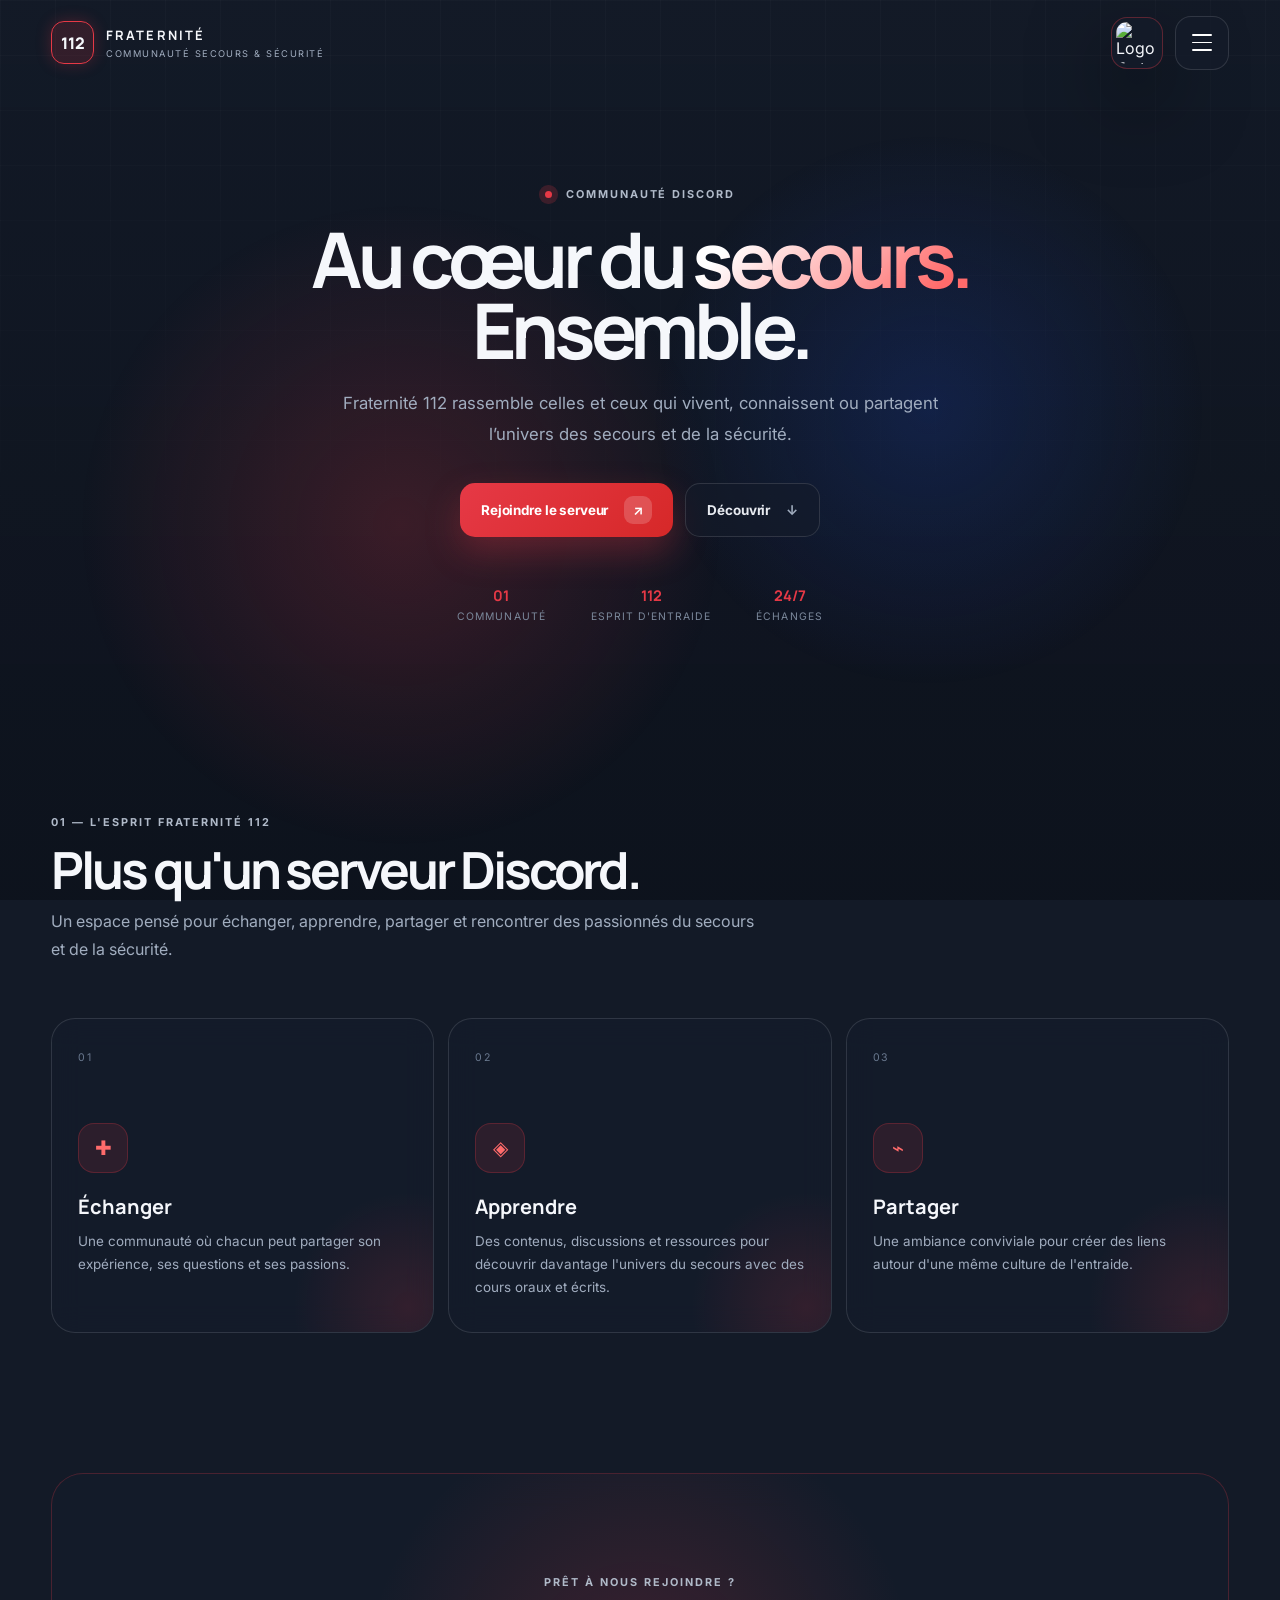
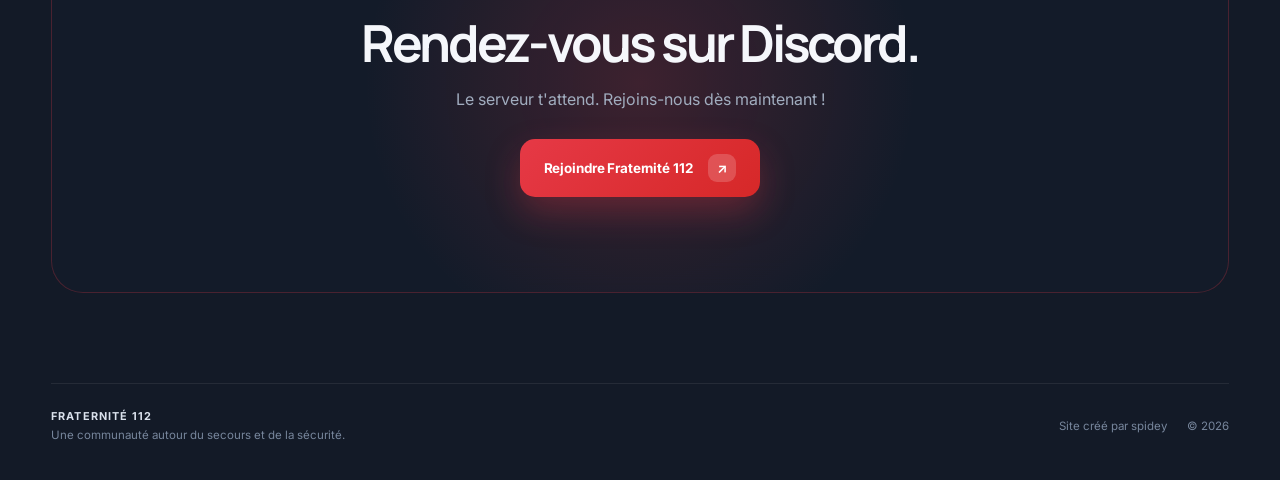
==== commit 5a2a23a4: "Optimize background layers and update navbar links" ====
--- a/index.html
+++ b/index.html
@@ -13,7 +13,7 @@
 </head>
 <body>
 
-  <!-- Calques de fond (Séparés pour éviter les lags de scroll) -->
+  <!-- Calques de fond (Optimisés) -->
   <div class="bg-layer"></div>
   <div class="page-grid"></div>
   <div class="page-noise"></div>
@@ -21,7 +21,7 @@
   <!-- NAVBAR TRANSPARENTE -->
   <header class="topbar-wrapper">
     <div class="topbar">
-      <a class="brand" href="#" aria-label="Fraternité 112 - Accueil">
+      <a class="brand" href="index.html" aria-label="Fraternité 112 - Accueil">
         <span class="brand-mark">112</span>
         <span class="brand-name">
           <strong>FRATERNITÉ</strong>
@@ -39,7 +39,6 @@
           <span></span><span></span><span></span>
         </label>
 
-        <!-- Menu Backdrop AVEC le beau flou, mais accéléré 3D -->
         <div class="menu-backdrop"></div>
 
         <aside class="side-menu" aria-label="Navigation principale">
@@ -52,26 +51,60 @@
           </div>
 
           <nav class="menu-links">
-            <a href="index.html" class="active">
-              <span class="menu-number">01</span>
-              <span><b>Accueil</b><small>Présentation du serveur</small></span>
-            </a>
-            <a href="bientot.html">
+            
+            <!-- 01 : SAPEURS-POMPIERS (AVEC MENU DÉROULANT) -->
+            <div class="menu-dropdown">
+              <input type="checkbox" id="sp-dropdown" hidden>
+              <label for="sp-dropdown" class="menu-item active">
+                <span class="menu-number">01</span>
+                <span class="menu-text">
+                  <b>Sapeurs-Pompiers</b>
+                  <small>Spécialités opérationnelles</small>
+                </span>
+                <span class="dropdown-arrow">▼</span>
+              </label>
+              
+              <!-- Les 3 sous-pages -->
+              <div class="submenu">
+                <a href="404.html">SSUAP</a>
+                <a href="404.html">INCENDIE</a>
+                <a href="404.html">SECOURS ROUTIER</a>
+              </div>
+            </div>
+
+            <!-- AUTRES LIENS (Vers 404.html pour l'instant) -->
+            <a href="404.html" class="menu-item">
               <span class="menu-number">02</span>
-              <span><b>La communauté</b><small>Bientôt disponible</small></span>
-            </a>
-            <a href="bientot.html">
+              <span class="menu-text">
+                <b>La communauté</b>
+                <small>Bientôt disponible</small>
+              </span>
+            </a>
+            
+            <a href="404.html" class="menu-item">
               <span class="menu-number">03</span>
-              <span><b>Ressources</b><small>Bientôt disponible</small></span>
-            </a>
-            <a href="bientot.html">
+              <span class="menu-text">
+                <b>Ressources</b>
+                <small>Bientôt disponible</small>
+              </span>
+            </a>
+            
+            <a href="404.html" class="menu-item">
               <span class="menu-number">04</span>
-              <span><b>Actualités</b><small>Bientôt disponible</small></span>
-            </a>
-            <a href="bientot.html">
+              <span class="menu-text">
+                <b>Actualités</b>
+                <small>Bientôt disponible</small>
+              </span>
+            </a>
+            
+            <a href="404.html" class="menu-item">
               <span class="menu-number">05</span>
-              <span><b>Contact</b><small>Bientôt disponible</small></span>
-            </a>
+              <span class="menu-text">
+                <b>Contact</b>
+                <small>Bientôt disponible</small>
+              </span>
+            </a>
+
           </nav>
 
           <div class="menu-footer">
@@ -83,7 +116,7 @@
     </div>
   </header>
 
-  <!-- CONTENU PRINCIPAL -->
+  <!-- CONTENU PRINCIPAL (Inchangé) -->
   <main>
     <section class="hero">
       <div class="hero-orb hero-orb-one"></div>
--- a/style.css
+++ b/style.css
@@ -1,12 +1,10 @@
 :root {
   --bg: #131a27;
-  --bg-soft: #1a2334;
-  --card: rgba(21, 29, 44, 0.82);
-  --border: rgba(255, 255, 255, 0.12);
   --text: #f5f7fb;
   --muted: #a1adbf;
   --accent: #e63946;
   --accent-2: #d62828;
+  --border: rgba(255, 255, 255, 0.12);
   --shadow: 0 30px 80px rgba(0, 0, 0, 0.55);
 }
 
@@ -16,7 +14,6 @@
   padding: 0;
 }
 
-/* CORRECTION DU BUG DE SCROLL HORIZONTAL */
 html, body {
   width: 100%;
   max-width: 100vw;
@@ -30,24 +27,50 @@
 body {
   font-family: "Inter", sans-serif;
   color: var(--text);
+  background-color: var(--bg);
+  min-height: 100vh;
+  position: relative;
+}
+
+/* --- LES CALQUES DE FOND (Beaux mais fluides) --- */
+
+/* 1. L'image de fond et le dégradé (sans background-attachment: fixed) */
+.bg-layer {
+  position: fixed;
+  inset: 0;
+  z-index: -3;
   background:
     linear-gradient(180deg, rgba(19, 26, 39, 0.84) 0%, rgba(13, 18, 28, 0.92) 100%),
-    radial-gradient(circle at 15% 15%, rgba(230, 57, 70, 0.18), transparent 35%),
-    radial-gradient(circle at 85% 20%, rgba(30, 60, 110, 0.28), transparent 40%),
-    url("https://i.ibb.co/whCgM5wN/FB-IMG-1732656399313-Original.jpg") center/cover no-repeat fixed;
-  min-height: 100vh;
-}
-
-body::before {
-  content: "";
+    url("https://i.ibb.co/whCgM5wN/FB-IMG-1732656399313-Original.jpg") center/cover no-repeat;
+  transform: translateZ(0); /* Accélération GPU */
+}
+
+/* 2. La grille (Accélérée GPU) */
+.page-grid {
   position: fixed;
   inset: 0;
+  z-index: -2;
   pointer-events: none;
   background-image:
-    linear-gradient(rgba(255,255,255,.022) 1px, transparent 1px),
-    linear-gradient(90deg, rgba(255,255,255,.022) 1px, transparent 1px);
+    linear-gradient(rgba(255,255,255,.02) 1px, transparent 1px),
+    linear-gradient(90deg, rgba(255,255,255,.02) 1px, transparent 1px);
   background-size: 55px 55px;
+  -webkit-mask-image: linear-gradient(to bottom, black, transparent 75%);
   mask-image: linear-gradient(to bottom, black, transparent 75%);
+  transform: translateZ(0);
+}
+
+/* 3. Le bruit léger (Image base64 très petite) */
+.page-noise {
+  position: fixed;
+  inset: 0;
+  z-index: 9999; /* Par dessus tout mais impalpable */
+  pointer-events: none;
+  opacity: 0.2;
+  background-image: url("[data-uri]");
+  background-repeat: repeat;
+  mix-blend-mode: overlay;
+  transform: translateZ(0);
 }
 
 a {
@@ -60,18 +83,8 @@
   display: block;
 }
 
-.page-noise {
-  position: fixed;
-  inset: 0;
-  opacity: 0.035;
-  pointer-events: none;
-  z-index: 100;
-  background-image: url("data:image/svg+xml,%3Csvg viewBox='0 0 180 180' xmlns='http://www.w3.org/2000/svg'%3E%3Cfilter id='n'%3E%3CfeTurbulence type='fractalNoise' baseFrequency='.95' numOctaves='3' stitchTiles='stitch'/%3E%3C/filter%3E%3Crect width='100%25' height='100%25' filter='url(%23n)' opacity='.35'/%3E%3C/svg%3E");
-}
-
 /* --- Conteneurs Globaux --- */
 main {
-  /* Empêche le contenu d'être caché sous la navbar fixe */
   padding-top: 110px; 
 }
 
@@ -89,19 +102,15 @@
   margin-right: auto;
 }
 
-/* --- Barre de navigation (Navbar) FIXE --- */
+/* --- Barre de navigation (Totalement Transparente) --- */
 .topbar-wrapper {
-  position: fixed; /* Toujours visible en haut */
+  position: fixed;
   top: 0;
   left: 0;
   width: 100%;
-  z-index: 900; /* Assure qu'elle est au-dessus du reste */
-  background: rgba(13, 18, 28, 0.75); /* Fond transparent */
-  backdrop-filter: blur(24px); /* Effet verre dépoli plus fort */
-  -webkit-backdrop-filter: blur(24px);
-  border-bottom: 1px solid rgba(255, 255, 255, 0.1);
-  box-shadow: 0 10px 40px rgba(0, 0, 0, 0.5);
-  transition: all 0.3s ease;
+  z-index: 900;
+  background: transparent; 
+  pointer-events: none; 
 }
 
 .topbar {
@@ -112,6 +121,7 @@
   display: flex;
   align-items: center;
   justify-content: space-between;
+  pointer-events: auto; 
 }
 
 .brand {
@@ -218,30 +228,35 @@
 .menu-backdrop {
   position: fixed;
   inset: 0;
-  background: rgba(10, 14, 22, 0.65);
-  backdrop-filter: blur(9px);
+  background: rgba(10, 14, 22, 0.5);
+  backdrop-filter: blur(8px);
+  -webkit-backdrop-filter: blur(8px);
   opacity: 0;
   visibility: hidden;
   transition: .45s ease;
-  z-index: 995; /* Au dessus de la navbar */
+  z-index: 995;
+  transform: translateZ(0); /* Anti-lag du flou */
 }
 
 .side-menu {
   position: fixed;
   top: 16px;
-  right: -500px; /* Changé pour éviter tout dépassement d'écran invisible */
+  right: -500px;
   width: min(460px, calc(100vw - 32px));
   min-height: calc(100vh - 32px);
   padding: 28px;
-  background: rgba(19, 26, 39, 0.96);
+  background: rgba(19, 26, 39, 0.85);
+  backdrop-filter: blur(20px);
+  -webkit-backdrop-filter: blur(20px);
   border: 1px solid rgba(255, 255, 255, 0.14);
   border-radius: 28px;
   box-shadow: 0 35px 90px rgba(0, 0, 0, 0.65);
   opacity: 0;
   transition: right .55s cubic-bezier(.22,1,.36,1), opacity .35s ease;
-  z-index: 999; /* Le plus haut, par dessus la navbar et l'arrière-plan */
+  z-index: 999;
   display: flex;
   flex-direction: column;
+  transform: translateZ(0); /* Anti-lag */
 }
 
 .menu-toggle:checked ~ .menu-backdrop {
@@ -250,7 +265,7 @@
 }
 
 .menu-toggle:checked ~ .side-menu {
-  right: 16px; /* Le menu glisse vers la vue */
+  right: 16px;
   opacity: 1;
 }
 
@@ -367,29 +382,30 @@
   padding: 40px 0 100px;
 }
 
+/* L'astuce des halos sans "filter: blur()" : on utilise un radial-gradient. 
+   L'effet visuel est identique mais la carte graphique ne force pas. */
 .hero-orb {
   position: absolute;
-  border-radius: 999px;
-  filter: blur(90px);
   pointer-events: none;
-  opacity: .25;
   z-index: -1;
+  border-radius: 50%;
+  transform: translateZ(0); /* Anti-lag */
 }
 
 .hero-orb-one {
-  width: 380px;
-  height: 380px;
-  left: 10%;
-  top: 20%;
-  background: var(--accent);
+  width: 700px;
+  height: 700px;
+  left: 0%;
+  top: 10%;
+  background: radial-gradient(circle, rgba(230, 57, 70, 0.20) 0%, rgba(230, 57, 70, 0) 65%);
 }
 
 .hero-orb-two {
-  width: 300px;
-  height: 300px;
-  right: 10%;
-  top: 10%;
-  background: #1d4ed8;
+  width: 600px;
+  height: 600px;
+  right: 0%;
+  top: 0%;
+  background: radial-gradient(circle, rgba(29, 78, 216, 0.20) 0%, rgba(29, 78, 216, 0) 65%);
 }
 
 .hero-copy {
@@ -478,6 +494,7 @@
   color: #e7eaf0;
   background: rgba(20, 28, 42, 0.6);
   backdrop-filter: blur(8px);
+  -webkit-backdrop-filter: blur(8px);
 }
 
 .btn-ghost:hover {
@@ -554,29 +571,33 @@
   gap: 14px;
 }
 
+/* Glassmorphism sur les cartes + Accélération matérielle */
 .feature-card {
   min-height: 315px;
   position: relative;
   padding: 26px;
   border: 1px solid var(--border);
   border-radius: 24px;
-  background: rgba(21, 29, 44, 0.7);
-  backdrop-filter: blur(12px);
+  background: rgba(21, 29, 44, 0.65);
+  backdrop-filter: blur(14px);
+  -webkit-backdrop-filter: blur(14px);
   overflow: hidden;
   transition: transform .4s ease, border-color .4s ease, background .4s ease;
-}
-
+  transform: translateZ(0); /* Crucial pour annuler le lag du backdrop-filter au scroll */
+}
+
+/* L'effet de lueur sous la carte en trompe-l'oeil (radial-gradient au lieu de filter: blur) */
 .feature-card::after {
   content: "";
-  width: 140px;
-  height: 140px;
+  width: 250px;
+  height: 250px;
   position: absolute;
-  right: -60px;
-  bottom: -70px;
+  right: -100px;
+  bottom: -100px;
   border-radius: 50%;
-  background: rgba(230, 57, 70, 0.12);
-  filter: blur(12px);
+  background: radial-gradient(circle, rgba(230, 57, 70, 0.15) 0%, transparent 65%);
   z-index: 0;
+  pointer-events: none;
 }
 
 .feature-card > * {
@@ -585,7 +606,7 @@
 }
 
 .feature-card:hover {
-  transform: translateY(-8px);
+  transform: translateY(-8px) translateZ(0);
   border-color: rgba(230, 57, 70, 0.35);
   background: rgba(26, 36, 54, 0.82);
 }
@@ -621,6 +642,7 @@
   line-height: 1.7;
 }
 
+/* Section CTA avec Glassmorphism accéléré */
 .cta-section {
   margin-bottom: 90px;
   min-height: 420px;
@@ -631,19 +653,19 @@
   display: grid;
   place-items: center;
   text-align: center;
-  background:
-    radial-gradient(circle at center, rgba(230, 57, 70, 0.22), transparent 45%),
-    rgba(21, 29, 44, 0.85);
-  backdrop-filter: blur(12px);
-}
-
+  background: rgba(21, 29, 44, 0.7);
+  backdrop-filter: blur(16px);
+  -webkit-backdrop-filter: blur(16px);
+  transform: translateZ(0);
+}
+
+/* Lueur CTA simulée en radial gradient */
 .cta-glow {
   position: absolute;
-  width: 300px;
-  height: 300px;
-  background: var(--accent);
-  filter: blur(110px);
-  opacity: .2;
+  width: 600px;
+  height: 600px;
+  background: radial-gradient(circle, rgba(230, 57, 70, 0.20) 0%, transparent 65%);
+  pointer-events: none;
 }
 
 .cta-content {
@@ -783,7 +805,6 @@
 
   .side-menu {
     top: 10px;
-    /* Ajustement spécial mobile pour éviter tout scroll horizontal */
     right: -100%; 
     width: calc(100vw - 20px);
     min-height: calc(100vh - 20px);
@@ -791,11 +812,3 @@
     padding: 22px;
   }
 }
-
-@media (prefers-reduced-motion: reduce) {
-  html { scroll-behavior: auto; }
-  *, *::before, *::after {
-    animation-duration: .01ms !important;
-    transition-duration: .01ms !important;
-  }
-}
